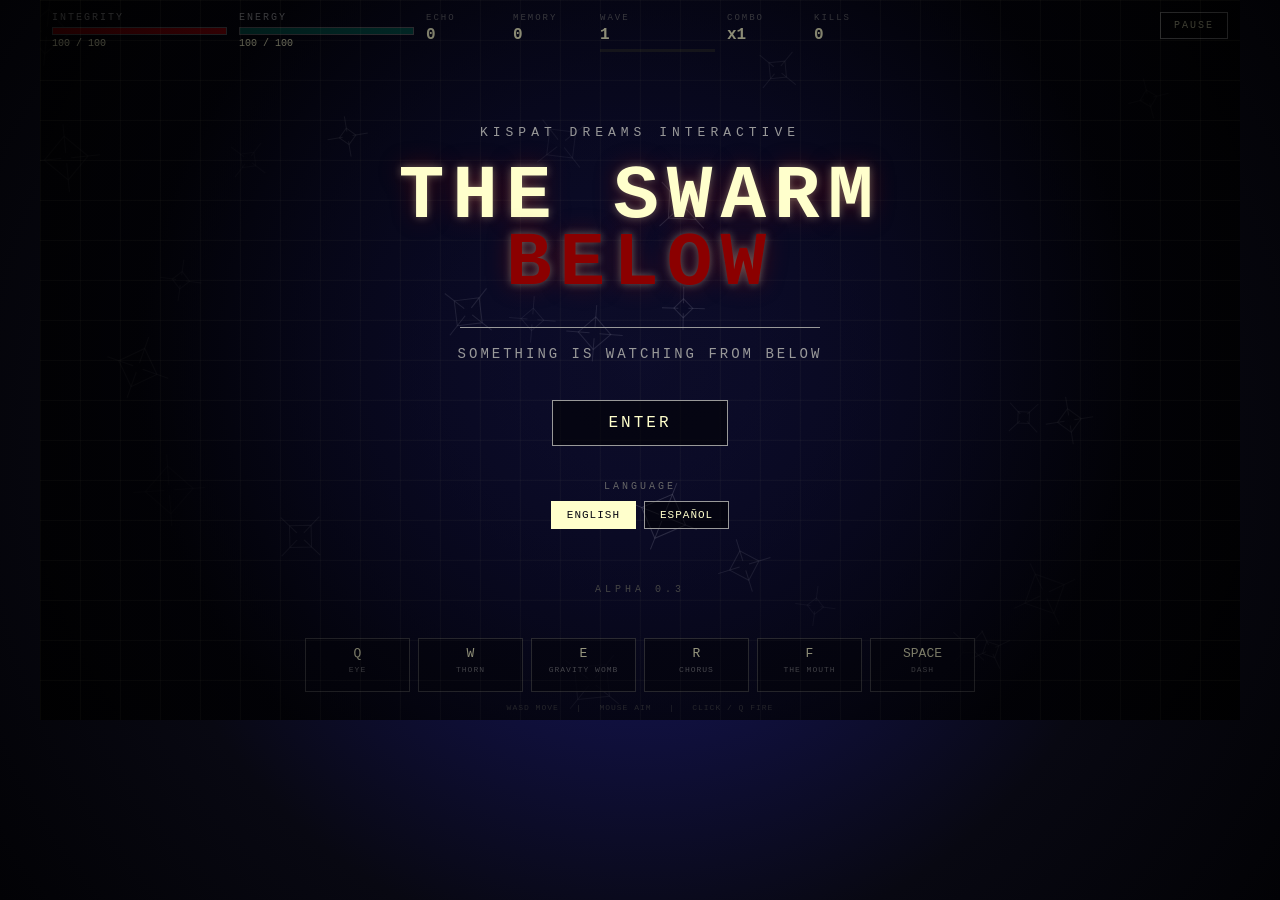
==== index.html @ a8f3e5d0 "Alpha 0.3 - initial playable build" ====
<!DOCTYPE html>
<html lang="en">
<head>
    <meta charset="UTF-8">
    <meta name="viewport" content="width=device-width, initial-scale=1.0">
    <title>THE SWARM BELOW</title>
    <link rel="stylesheet" href="style.css">
</head>

<body>

<div id="gameWrapper">

    <canvas id="gameCanvas" width="1200" height="720"></canvas>

    <!-- TITLE SCREEN -->
    <section id="titleScreen" class="screen">
        <div class="titleAtmosphere"></div>

        <div class="titleContent">
            <div class="titleSmall">KISPAT DREAMS INTERACTIVE</div>

            <h1>THE SWARM<br><span>BELOW</span></h1>

            <div class="titleLine"></div>

            <p id="titleSubtitle">
                SOMETHING IS WATCHING FROM BELOW
            </p>

            <button id="startButton" class="menuButton">
                ENTER
            </button>

            <div class="languageArea">
                <div class="languageLabel">LANGUAGE</div>

                <div class="languageButtons">
                    <button class="languageButton active" data-language="en">
                        ENGLISH
                    </button>

                    <button class="languageButton" data-language="es">
                        ESPAÑOL
                    </button>
                </div>
            </div>

            <div class="titleFooter">
                ALPHA 0.3
            </div>
        </div>
    </section>

    <!-- TUTORIAL -->
    <section id="tutorialScreen" class="screen hidden">

        <div class="tutorialPanel">

            <div class="tutorialHeader">
                <span id="tutorialStepLabel">INTRODUCTION</span>
                <span id="tutorialStepCounter">1 / 5</span>
            </div>

            <div class="tutorialBody">

                <div class="tutorialVisual" id="tutorialVisual">
                    THE WITNESS
                </div>

                <div class="tutorialText">

                    <h2 id="tutorialTitle">THE WITNESS</h2>

                    <p id="tutorialDescription">
                        You are THE WITNESS.
                        Something beneath the world has begun to move.
                        Stay alive and observe the convergence.
                    </p>

                </div>

            </div>

            <div class="tutorialControls">
                <button id="tutorialBack" class="smallButton">
                    BACK
                </button>

                <button id="tutorialNext" class="menuButton">
                    NEXT
                </button>

                <button id="tutorialSkip" class="smallButton">
                    SKIP
                </button>
            </div>

        </div>

    </section>

    <!-- HUD -->
    <section id="hud">

        <div id="topHUD">

            <div class="resourceBlock integrityBlock">
                <div class="resourceLabel">INTEGRITY</div>

                <div class="bar">
                    <div id="integrityFill"></div>
                </div>

                <div id="integrityText">100 / 100</div>
            </div>

            <div class="resourceBlock energyBlock">
                <div class="resourceLabel">ENERGY</div>

                <div class="bar">
                    <div id="energyFill"></div>
                </div>

                <div id="energyText">100 / 100</div>
            </div>

            <div class="counter">
                <span>ECHO</span>
                <strong id="echoText">0</strong>
            </div>

            <div class="counter">
                <span>MEMORY</span>
                <strong id="memoryText">0</strong>
            </div>

            <div class="counter waveCounter">
                <span>WAVE</span>
                <strong id="waveText">1</strong>

                <div class="waveBar">
                    <div id="waveFill"></div>
                </div>
            </div>

            <div class="counter">
                <span>COMBO</span>
                <strong id="comboText">x1</strong>
            </div>
            <div class="counter">
                <span>KILLS</span>
                <strong id="killsText">0</strong>
            </div>
            <button id="pauseButton" class="pauseButton">
                PAUSE
            </button>

        </div>

        <div id="eventMessage"></div>

        <div id="pickupMessage"></div>

        <div id="bossHUD" class="hidden">
            <div class="bossTitle">ABERRATION</div>

            <div class="bossBar">
                <div id="bossFill"></div>
            </div>
        </div>

        <div id="bottomHUD">

            <div class="abilityCard">
                <div class="abilityKey">Q</div>
                <div class="abilityName">EYE</div>
                <div class="cooldown" id="cooldownQ"></div>
            </div>

            <div class="abilityCard">
                <div class="abilityKey">W</div>
                <div class="abilityName">THORN</div>
                <div class="cooldown" id="cooldownW"></div>
            </div>

            <div class="abilityCard">
                <div class="abilityKey">E</div>
                <div class="abilityName">GRAVITY WOMB</div>
                <div class="cooldown" id="cooldownE"></div>
            </div>

            <div class="abilityCard">
                <div class="abilityKey">R</div>
                <div class="abilityName">CHORUS</div>
                <div class="cooldown" id="cooldownR"></div>
            </div>

            <div class="abilityCard">
                <div class="abilityKey">F</div>
                <div class="abilityName">THE MOUTH</div>
                <div class="cooldown" id="cooldownF"></div>
            </div>

            <div class="abilityCard">
                <div class="abilityKey">SPACE</div>
                <div class="abilityName">DASH</div>
                <div class="cooldown" id="cooldownDash"></div>
            </div>

        </div>

        <div id="controlsText">
            WASD MOVE &nbsp; | &nbsp; MOUSE AIM &nbsp; | &nbsp; CLICK / Q FIRE
        </div>

    </section>

    <!-- PAUSE -->
    <section id="pauseScreen" class="overlay hidden">

        <div class="overlayPanel">

            <div class="overlayHeader">PAUSED</div>

            <div class="overlaySubtitle">
                THE SWARM IS WAITING
            </div>

            <button id="resumeButton" class="menuButton">
                RESUME
            </button>

            <button id="pauseRestartButton" class="smallButton">
                RESTART
            </button>

            <div class="pauseHint">
                ESC TO RESUME
            </div>

        </div>

    </section>

    <!-- MEMORY FRACTURE -->
    <section id="upgradeScreen" class="overlay hidden">

        <div class="upgradePanel">

            <div class="overlayHeader">
                MEMORY FRACTURE
            </div>

            <div class="overlaySubtitle" id="upgradeSubtitle">
                CHOOSE A MEMORY TO CARRY FORWARD
            </div>

            <div id="upgradeGrid" class="upgradeGrid"></div>

        </div>

    </section>

    <!-- GAME OVER -->
    <section id="gameOverScreen" class="overlay hidden">

        <div class="overlayPanel">

            <div class="overlayHeader">THE WITNESS FADES</div>

            <div class="overlaySubtitle">
                THE SWARM REMEMBERS
            </div>

            <div class="stats">

                <div>
                    <span>WAVE</span>
                    <strong id="finalWave">1</strong>
                </div>

                <div>
                    <span>KILLS</span>
                    <strong id="finalKills">0</strong>
                </div>

                <div>
                    <span>ECHO</span>
                    <strong id="finalEcho">0</strong>
                </div>

                <div>
                    <span>MEMORY</span>
                    <strong id="finalMemory">0</strong>
                </div>

                <div>
                    <span>MAX COMBO</span>
                    <strong id="finalCombo">x1</strong>
                </div>

                <div>
                    <span>LARGEST CONVERGENCE</span>
                    <strong id="finalConvergence">0</strong>
                </div>

            </div>

            <button id="retryButton" class="menuButton">
                TRY AGAIN
            </button>

        </div>

    </section>

</div>

<script src="game.js"></script>

</body>
</html>
---- style.css ----
* {
    box-sizing: border-box;
    margin: 0;
    padding: 0;
}

html,
body {
    width: 100%;
    height: 100%;
}

body {
    background:
        radial-gradient(circle at center, #191970 0%, #080812 65%, #020205 100%);
    color: #ffffcc;
    font-family: "Courier New", monospace;
    overflow: hidden;
}

button {
    font-family: inherit;
}

#gameWrapper {
    position: relative;
    width: 1200px;
    height: 720px;
    max-width: 100vw;
    max-height: 100vh;
    margin: auto;
    overflow: hidden;
    background: #191970;
}

#gameCanvas {
    position: absolute;
    inset: 0;
    width: 100%;
    height: 100%;
    background: #191970;
    cursor: crosshair;
}

/* =========================
   GENERAL SCREENS
========================= */

.screen {
    position: absolute;
    inset: 0;
    z-index: 20;
}

.hidden {
    display: none !important;
}

/* =========================
   TITLE
========================= */

#titleScreen {
    display: flex;
    justify-content: center;
    align-items: center;
    background:
        radial-gradient(
            circle at center,
            rgba(25, 25, 112, 0.12),
            rgba(0, 0, 0, 0.82)
        );
}

.titleAtmosphere {
    position: absolute;
    inset: 0;
    pointer-events: none;

    background:
        linear-gradient(
            rgba(255, 255, 204, 0.025) 1px,
            transparent 1px
        ),
        linear-gradient(
            90deg,
            rgba(255, 255, 204, 0.025) 1px,
            transparent 1px
        );

    background-size: 40px 40px;

    animation: gridMove 12s linear infinite;
}

@keyframes gridMove {
    from {
        background-position: 0 0;
    }

    to {
        background-position: 40px 40px;
    }
}

.titleContent {
    position: relative;
    z-index: 2;
    width: 760px;
    max-width: 90%;
    text-align: center;

    animation: titleAppear 1.5s ease-out;
}

@keyframes titleAppear {
    from {
        opacity: 0;
        transform: translateY(35px);
    }

    to {
        opacity: 1;
        transform: translateY(0);
    }
}

.titleSmall {
    color: #999999;
    font-size: 13px;
    letter-spacing: 5px;
    margin-bottom: 24px;
}

.titleContent h1 {
    color: #ffffcc;
    font-size: 76px;
    line-height: 0.88;
    letter-spacing: 8px;
    text-shadow:
        0 0 8px rgba(255, 255, 204, 0.35),
        0 0 25px rgba(139, 0, 0, 0.45);
}

.titleContent h1 span {
    color: #8b0000;
}

.titleLine {
    width: 360px;
    max-width: 80%;
    height: 1px;
    background: #999999;
    margin: 30px auto 18px;
}

#titleSubtitle {
    color: #999999;
    letter-spacing: 3px;
    font-size: 14px;
    margin-bottom: 38px;
}

.menuButton,
.smallButton,
.languageButton,
.pauseButton {
    border: 1px solid #999999;
    background: rgba(0, 0, 0, 0.55);
    color: #ffffcc;
    cursor: pointer;
    transition:
        background 0.15s,
        color 0.15s,
        border-color 0.15s,
        transform 0.15s;
}

.menuButton:hover,
.smallButton:hover,
.languageButton:hover,
.pauseButton:hover {
    background: #ffffcc;
    color: #080812;
    border-color: #ffffcc;
}

.menuButton:active,
.smallButton:active,
.languageButton:active,
.pauseButton:active {
    transform: translateY(1px);
}

.menuButton {
    padding: 13px 55px;
    font-size: 16px;
    letter-spacing: 3px;
}

.smallButton {
    padding: 9px 22px;
    font-size: 12px;
    letter-spacing: 2px;
}

.languageArea {
    margin-top: 35px;
}

.languageLabel {
    color: #666666;
    font-size: 10px;
    letter-spacing: 3px;
    margin-bottom: 9px;
}

.languageButtons {
    display: flex;
    justify-content: center;
    gap: 8px;
}

.languageButton {
    padding: 7px 15px;
    font-size: 11px;
    letter-spacing: 1px;
}

.languageButton.active {
    background: #ffffcc;
    color: #080812;
    border-color: #ffffcc;
}

.titleFooter {
    margin-top: 55px;
    color: #444444;
    font-size: 10px;
    letter-spacing: 4px;
}

/* =========================
   TUTORIAL
========================= */

#tutorialScreen {
    display: flex;
    align-items: center;
    justify-content: center;

    background:
        radial-gradient(
            circle at center,
            rgba(25, 25, 112, 0.35),
            rgba(0, 0, 0, 0.92)
        );
}

.tutorialPanel {
    width: 780px;
    max-width: 90%;
    border: 1px solid #666666;
    background: rgba(4, 4, 12, 0.96);
    box-shadow:
        0 0 40px rgba(0, 0, 0, 0.8),
        inset 0 0 30px rgba(25, 25, 112, 0.15);
}

.tutorialHeader {
    display: flex;
    justify-content: space-between;
    border-bottom: 1px solid #444444;
    padding: 12px 18px;
    color: #999999;
    font-size: 11px;
    letter-spacing: 2px;
}

.tutorialBody {
    min-height: 300px;
    display: flex;
    align-items: center;
    gap: 45px;
    padding: 40px;
}

.tutorialVisual {
    width: 230px;
    height: 230px;
    flex-shrink: 0;

    display: flex;
    align-items: center;
    justify-content: center;

    border: 1px solid #444444;
    color: #ffffcc;
    font-size: 15px;
    letter-spacing: 2px;

    background:
        radial-gradient(
            circle,
            rgba(139, 0, 0, 0.22),
            transparent 60%
        );

    box-shadow:
        inset 0 0 30px rgba(25, 25, 112, 0.3),
        0 0 25px rgba(139, 0, 0, 0.15);

    animation: tutorialPulse 3s infinite;
}

@keyframes tutorialPulse {
    0%,
    100% {
        opacity: 0.75;
    }

    50% {
        opacity: 1;
    }
}

.tutorialText {
    flex: 1;
}

.tutorialText h2 {
    color: #ffffcc;
    font-size: 27px;
    letter-spacing: 3px;
    margin-bottom: 20px;
}

.tutorialText p {
    color: #999999;
    font-size: 14px;
    line-height: 1.8;
}

.tutorialControls {
    display: flex;
    align-items: center;
    justify-content: space-between;

    padding: 15px 18px;
    border-top: 1px solid #444444;
}

/* =========================
   HUD
========================= */

#hud {
    position: absolute;
    inset: 0;
    z-index: 10;
    pointer-events: none;
}

#topHUD {
    position: absolute;
    top: 12px;
    left: 12px;
    right: 12px;

    display: flex;
    align-items: flex-start;
    gap: 12px;
}

.resourceBlock {
    width: 175px;
}

.resourceLabel {
    color: #999999;
    font-size: 10px;
    letter-spacing: 2px;
    margin-bottom: 4px;
}

.bar {
    width: 100%;
    height: 8px;
    border: 1px solid #555555;
    background: #080808;
}

.bar > div {
    height: 100%;
    width: 100%;
    transition: width 0.12s linear;
}

#integrityFill {
    background: #8b0000;
}

#energyFill {
    background: #004d40;
}

#integrityText,
#energyText {
    color: #ffffcc;
    font-size: 10px;
    margin-top: 3px;
}

.counter {
    min-width: 75px;
    padding-top: 1px;
}

.counter span {
    display: block;
    color: #666666;
    font-size: 9px;
    letter-spacing: 2px;
}

.counter strong {
    display: block;
    color: #ffffcc;
    font-size: 16px;
    margin-top: 3px;
}

.waveCounter {
    width: 115px;
}

.waveBar {
    width: 100%;
    height: 3px;
    background: #222222;
    margin-top: 5px;
}

#waveFill {
    width: 0%;
    height: 100%;
    background: #999999;
    transition: width 0.1s linear;
}

.pauseButton {
    pointer-events: auto;
    margin-left: auto;
    padding: 7px 13px;
    font-size: 10px;
    letter-spacing: 2px;
}

#eventMessage {
    position: absolute;
    top: 95px;
    left: 50%;
    transform: translateX(-50%);

    color: #ffffcc;
    font-size: 13px;
    letter-spacing: 3px;
    text-align: center;

    text-shadow: 0 0 8px rgba(255, 255, 204, 0.4);

    min-height: 18px;
}

#pickupMessage {
    position: absolute;
    top: 125px;
    left: 50%;
    transform: translateX(-50%);

    color: #ffffcc;
    font-size: 12px;
    letter-spacing: 2px;

    opacity: 0;
    transition: opacity 0.15s;
}

#bossHUD {
    position: absolute;
    top: 58px;
    left: 50%;
    transform: translateX(-50%);
    width: 420px;
    text-align: center;
}

.bossTitle {
    color: #8b0000;
    font-size: 12px;
    letter-spacing: 4px;
    margin-bottom: 5px;
}

.bossBar {
    height: 8px;
    border: 1px solid #8b0000;
    background: #080808;
}

#bossFill {
    height: 100%;
    width: 100%;
    background: #8b0000;
}

#bottomHUD {
    position: absolute;
    left: 50%;
    bottom: 28px;
    transform: translateX(-50%);

    display: flex;
    gap: 8px;
}

.abilityCard {
    position: relative;

    width: 105px;
    height: 54px;

    border: 1px solid #444444;
    background: rgba(4, 4, 12, 0.78);

    padding: 7px;

    text-align: center;
}

.abilityKey {
    color: #ffffcc;
    font-size: 13px;
}

.abilityName {
    color: #777777;
    font-size: 8px;
    margin-top: 4px;
    letter-spacing: 1px;
}

.cooldown {
    position: absolute;
    left: 0;
    bottom: 0;

    width: 0%;
    height: 2px;
    background: #8b0000;

    transition: width 0.05s linear;
}

#controlsText {
    position: absolute;
    left: 50%;
    bottom: 8px;
    transform: translateX(-50%);

    color: #444444;
    font-size: 8px;
    letter-spacing: 1px;
}

/* =========================
   OVERLAYS
========================= */

.overlay {
    position: absolute;
    inset: 0;
    z-index: 40;              /* sube encima del HUD (10) y otros elementos */
    pointer-events: auto;     /* habilita interacción */

    display: flex;
    justify-content: center;
    align-items: center;

    background: rgba(0, 0, 0, 0.78);
}

.overlayPanel,
.upgradePanel {
    border: 1px solid #666666;
    background: rgba(4, 4, 12, 0.97);
    box-shadow:
        0 0 50px rgba(0, 0, 0, 0.9),
        inset 0 0 35px rgba(25, 25, 112, 0.12);
}

.overlayPanel {
    width: 570px;
    max-width: 90%;
    text-align: center;
    padding: 35px;
}

.overlayHeader {
    color: #ffffcc;
    font-size: 24px;
    letter-spacing: 4px;
}

.overlaySubtitle {
    color: #666666;
    font-size: 10px;
    letter-spacing: 2px;
    margin-top: 10px;
    margin-bottom: 30px;
}

.overlayPanel .smallButton {
    display: block;
    margin: 15px auto 0;
}

.pauseHint {
    margin-top: 30px;
    color: #444444;
    font-size: 9px;
    letter-spacing: 2px;
}

.stats {
    display: grid;
    grid-template-columns: repeat(2, 1fr);
    gap: 12px;
    margin: 30px 0;
}

.stats div {
    border: 1px solid #333333;
    padding: 13px;
}

.stats span {
    display: block;
    color: #555555;
    font-size: 8px;
    letter-spacing: 1px;
}

.stats strong {
    display: block;
    color: #ffffcc;
    margin-top: 5px;
    font-size: 15px;
}
#upgradeScreen {
    position: absolute;
    inset: 0;
    z-index: 40;        /* más alto que el HUD (10) y otros overlays (30) */
    pointer-events: auto; /* habilita clics dentro */
}
/* =========================
   UPGRADES
========================= */

.upgradePanel {
    width: 850px;
    max-width: 92%;
    padding: 30px;
}

.upgradePanel > .overlayHeader,
.upgradePanel > .overlaySubtitle {
    text-align: center;
}

.upgradeGrid {
    display: grid;
    grid-template-columns: repeat(3, 1fr);
    gap: 12px;
}

.upgradeCard {
    min-height: 180px;

    border: 1px solid #444444;
    background: #08080f;

    padding: 18px;

    cursor: pointer;

    transition:
        border-color 0.15s,
        background 0.15s,
        transform 0.15s;
}

.upgradeCard:hover {
    border-color: #ffffcc;
    background: #101020;
    transform: translateY(-2px);
}

.upgradeName {
    color: #ffffcc;
    font-size: 12px;
    letter-spacing: 1px;
    margin-bottom: 12px;
}

.upgradeDescription {
    color: #777777;
    font-size: 10px;
    line-height: 1.6;
    min-height: 65px;
}

.upgradeCost {
    color: #999999;
    font-size: 11px;
    margin-top: 15px;
}

.upgradeCost.insufficient {
    color: #8b0000;
}

/* =========================
   RESPONSIVE
========================= */

@media (max-width: 900px) {

    #topHUD {
        gap: 7px;
    }

    .resourceBlock {
        width: 125px;
    }

    .counter {
        min-width: 55px;
    }

    .abilityCard {
        width: 82px;
    }

    .upgradeGrid {
        grid-template-columns: 1fr;
        max-height: 500px;
        overflow-y: auto;
    }

    .upgradeCard {
        min-height: 125px;
    }

    .tutorialBody {
        gap: 20px;
        padding: 25px;
    }

    .tutorialVisual {
        width: 160px;
        height: 160px;
    }

    .titleContent h1 {
        font-size: 52px;
    }
}

@media (max-width: 650px) {

    #topHUD {
        flex-wrap: wrap;
    }

    .resourceBlock {
        width: 105px;
    }

    .waveCounter {
        display: none;
    }

    .abilityCard {
        width: 60px;
        height: 48px;
    }

    .abilityName {
        font-size: 7px;
    }

    .tutorialBody {
        flex-direction: column;
        text-align: center;
    }

    .tutorialVisual {
        width: 130px;
        height: 130px;
    }

    .tutorialControls {
        gap: 5px;
    }

    .titleContent h1 {
        font-size: 38px;
        letter-spacing: 4px;
    }

    .titleSmall {
        font-size: 9px;
    }
}
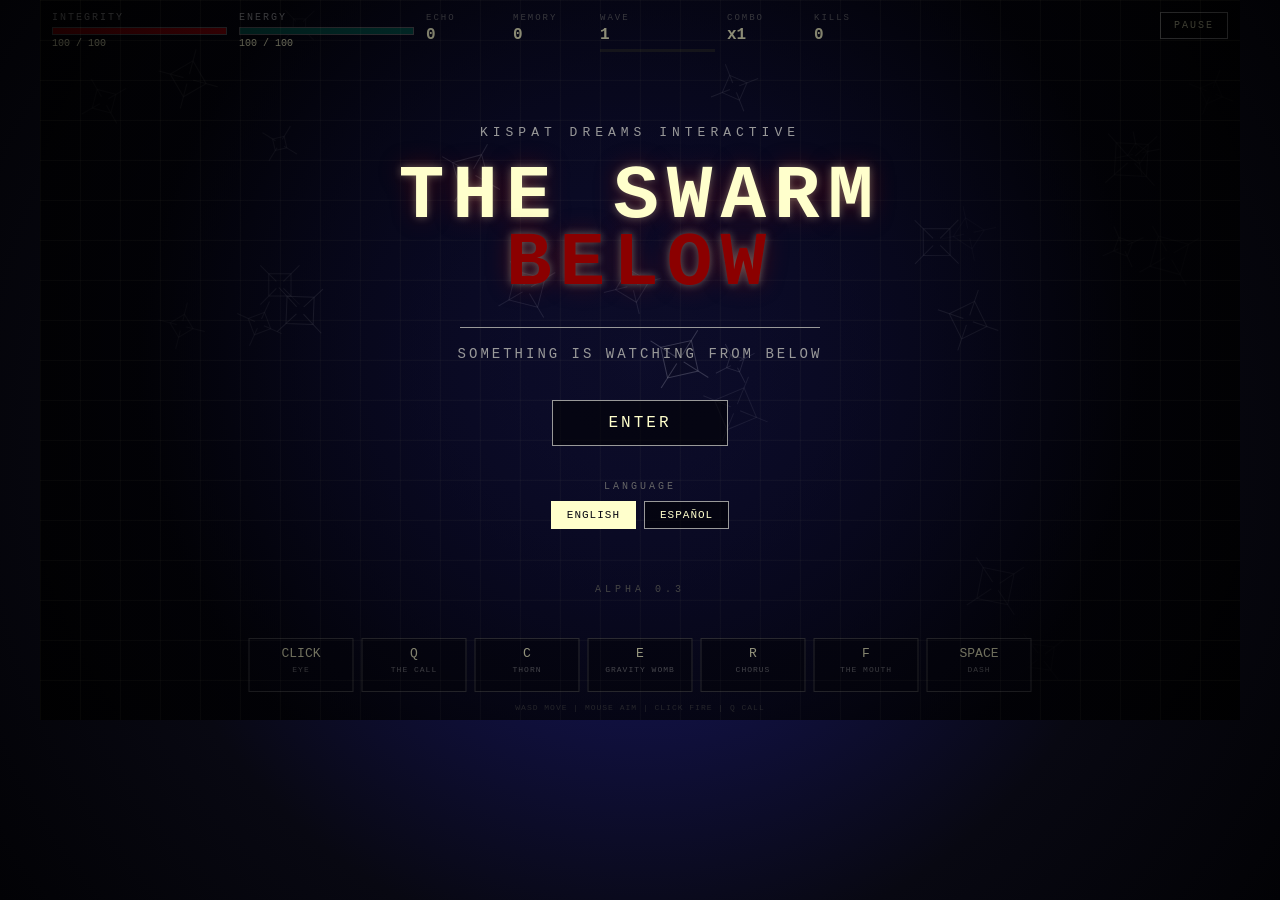
==== commit cae5e370: "feat: update The Swarm Below Alpha 4.0" ====
--- a/index.html
+++ b/index.html
@@ -106,7 +106,7 @@
         <div id="topHUD">
 
             <div class="resourceBlock integrityBlock">
-                <div class="resourceLabel">INTEGRITY</div>
+                <div class="resourceLabel" id="integrityLabel">INTEGRITY</div>
 
                 <div class="bar">
                     <div id="integrityFill"></div>
@@ -116,7 +116,7 @@
             </div>
 
             <div class="resourceBlock energyBlock">
-                <div class="resourceLabel">ENERGY</div>
+                <div class="resourceLabel" id="energyLabel">ENERGY</div>
 
                 <div class="bar">
                     <div id="energyFill"></div>
@@ -126,17 +126,17 @@
             </div>
 
             <div class="counter">
-                <span>ECHO</span>
+                <span id="echoLabel">ECHO</span>
                 <strong id="echoText">0</strong>
             </div>
 
             <div class="counter">
-                <span>MEMORY</span>
+                <span id="memoryLabel">MEMORY</span>
                 <strong id="memoryText">0</strong>
             </div>
 
             <div class="counter waveCounter">
-                <span>WAVE</span>
+                <span id="waveLabel">WAVE</span>
                 <strong id="waveText">1</strong>
 
                 <div class="waveBar">
@@ -145,11 +145,11 @@
             </div>
 
             <div class="counter">
-                <span>COMBO</span>
+                <span id="comboLabel">COMBO</span>
                 <strong id="comboText">x1</strong>
             </div>
             <div class="counter">
-                <span>KILLS</span>
+                <span id="killsLabel">KILLS</span>
                 <strong id="killsText">0</strong>
             </div>
             <button id="pauseButton" class="pauseButton">
@@ -173,15 +173,21 @@
         <div id="bottomHUD">
 
             <div class="abilityCard">
+                <div class="abilityKey">CLICK</div>
+                <div class="abilityName">EYE</div>
+                <div class="cooldown" id="cooldownEye"></div>
+            </div>
+
+            <div class="abilityCard">
                 <div class="abilityKey">Q</div>
-                <div class="abilityName">EYE</div>
+                <div class="abilityName">THE CALL</div>
                 <div class="cooldown" id="cooldownQ"></div>
             </div>
 
             <div class="abilityCard">
-                <div class="abilityKey">W</div>
+                <div class="abilityKey">C</div>
                 <div class="abilityName">THORN</div>
-                <div class="cooldown" id="cooldownW"></div>
+                <div class="cooldown" id="cooldownC"></div>
             </div>
 
             <div class="abilityCard">
@@ -211,7 +217,7 @@
         </div>
 
         <div id="controlsText">
-            WASD MOVE &nbsp; | &nbsp; MOUSE AIM &nbsp; | &nbsp; CLICK / Q FIRE
+            WASD MOVE &nbsp; | &nbsp; MOUSE AIM &nbsp; | &nbsp; CLICK FIRE &nbsp; | &nbsp; Q CALL
         </div>
 
     </section>
@@ -223,7 +229,7 @@
 
             <div class="overlayHeader">PAUSED</div>
 
-            <div class="overlaySubtitle">
+            <div class="overlaySubtitle" id="pauseSubtitle">
                 THE SWARM IS WAITING
             </div>
 
@@ -235,7 +241,7 @@
                 RESTART
             </button>
 
-            <div class="pauseHint">
+            <div class="pauseHint" id="pauseHint">
                 ESC TO RESUME
             </div>
 
@@ -248,7 +254,7 @@
 
         <div class="upgradePanel">
 
-            <div class="overlayHeader">
+            <div class="overlayHeader" id="upgradeHeader">
                 MEMORY FRACTURE
             </div>
 
@@ -267,41 +273,41 @@
 
         <div class="overlayPanel">
 
-            <div class="overlayHeader">THE WITNESS FADES</div>
-
-            <div class="overlaySubtitle">
+            <div class="overlayHeader" id="gameOverHeader">THE WITNESS FADES</div>
+
+            <div class="overlaySubtitle" id="gameOverSubtitle">
                 THE SWARM REMEMBERS
             </div>
 
             <div class="stats">
 
                 <div>
-                    <span>WAVE</span>
+                    <span id="statWaveLabel">WAVE</span>
                     <strong id="finalWave">1</strong>
                 </div>
 
                 <div>
-                    <span>KILLS</span>
+                    <span id="statKillsLabel">KILLS</span>
                     <strong id="finalKills">0</strong>
                 </div>
 
                 <div>
-                    <span>ECHO</span>
+                    <span id="statEchoLabel">ECHO</span>
                     <strong id="finalEcho">0</strong>
                 </div>
 
                 <div>
-                    <span>MEMORY</span>
+                    <span id="statMemoryLabel">MEMORY</span>
                     <strong id="finalMemory">0</strong>
                 </div>
 
                 <div>
-                    <span>MAX COMBO</span>
+                    <span id="statComboLabel">MAX COMBO</span>
                     <strong id="finalCombo">x1</strong>
                 </div>
 
                 <div>
-                    <span>LARGEST CONVERGENCE</span>
+                    <span id="statConvergenceLabel">LARGEST CONVERGENCE</span>
                     <strong id="finalConvergence">0</strong>
                 </div>
 
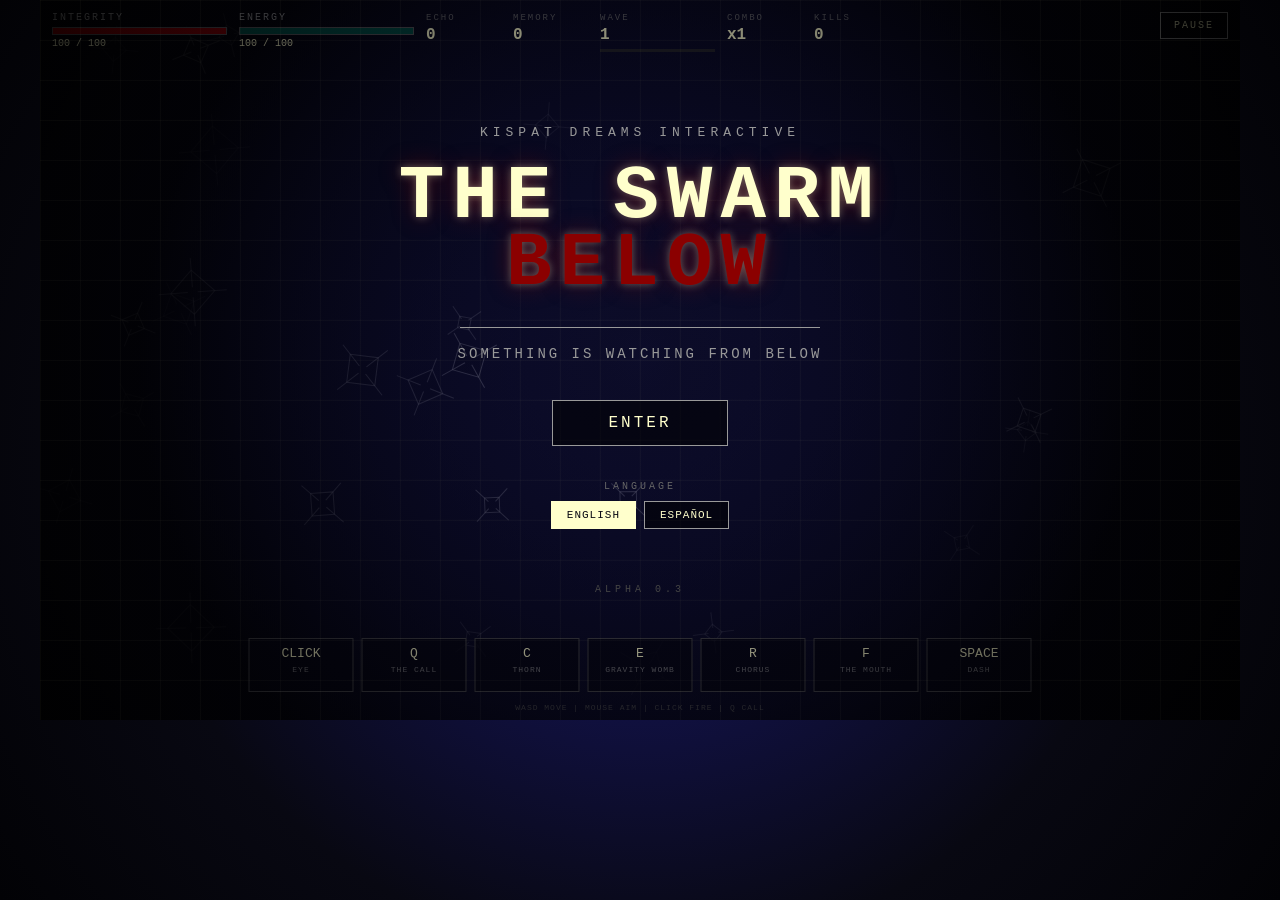
==== commit 427239b5: "Alpha 1.2 update" ====
--- a/index.html
+++ b/index.html
@@ -321,9 +321,97 @@
 
     </section>
 
+    <!-- VICTORY -->
+    <section id="victoryScreen" class="overlay hidden">
+
+        <div class="overlayPanel victoryPanel">
+
+            <div class="overlayHeader" id="victoryHeader">THE DESCENT ENDS</div>
+
+            <p class="victoryLine" id="victoryNarrativeLine">
+                The Witness remains. Whatever waited below has gone still.
+            </p>
+
+            <div class="stats">
+
+                <div>
+                    <span id="statKillsLabel">KILLS</span>
+                    <strong id="victoryFinalKills">0</strong>
+                </div>
+
+                <div>
+                    <span id="statEchoLabel">ECHO</span>
+                    <strong id="victoryFinalEcho">0</strong>
+                </div>
+
+                <div>
+                    <span id="statMemoryLabel">MEMORY</span>
+                    <strong id="victoryFinalMemory">0</strong>
+                </div>
+
+                <div>
+                    <span id="statComboLabel">MAX COMBO</span>
+                    <strong id="victoryFinalCombo">x1</strong>
+                </div>
+
+                <div>
+                    <span id="statConvergenceLabel">LARGEST CONVERGENCE</span>
+                    <strong id="victoryFinalConvergence">0</strong>
+                </div>
+
+            </div>
+
+            <button id="victoryContinueButton" class="menuButton">
+                CONTINUE
+            </button>
+
+        </div>
+
+    </section>
+
+    <!-- CREDITS -->
+    <section id="creditsScreen" class="overlay hidden">
+
+        <div class="overlayPanel creditsPanel">
+
+            <div class="creditsList">
+
+                <p class="creditsRole">CREATED BY</p>
+                <p class="creditsName">KISPAT DREAMS INTERACTIVE</p>
+
+                <p class="creditsRole creditsSpaced">DEVELOPMENT</p>
+                <p class="creditsName" id="creditsDevName">KISPATIZNUI &middot; CLAUDE</p>
+
+                <p class="creditsRole creditsSpaced">SOUND DESIGN</p>
+                <p class="creditsName">&mdash;</p>
+
+                <p class="creditsRole creditsSpaced">TRANSLATION</p>
+                <p class="creditsName">&mdash;</p>
+
+                <p class="creditsRole creditsSpaced">LIBRARIES &amp; TOOLS</p>
+                <p class="creditsName">&mdash;</p>
+
+                <p class="creditsSpaced">THE WITNESS</p>
+                <p>THE SWARM</p>
+                <p class="creditsSpaced">THE HARBINGER &middot; ABERRATION</p>
+                <p>THE HOLLOW CHOIR &middot; THE DEEP MAW</p>
+                <p>THE WATCHER BENEATH &middot; THE UNRAVELING</p>
+                <p class="creditsFinal">TAYATNA</p>
+
+            </div>
+
+            <button id="creditsRestartButton" class="menuButton">
+                BEGIN AGAIN
+            </button>
+
+        </div>
+
+    </section>
+
 </div>
 
+<script src="audio/AudioEngine.js"></script>
+<script src="audio/AudioAmbience.js"></script>
 <script src="game.js"></script>
-
 </body>
 </html>
--- a/style.css
+++ b/style.css
@@ -822,4 +822,76 @@
     .titleSmall {
         font-size: 9px;
     }
+}
+/* =========================================================
+   VICTORY / CREDITS
+========================================================= */
+
+.victoryPanel {
+    border-color: #8b0000;
+    box-shadow:
+        0 0 60px rgba(139, 0, 0, 0.35),
+        inset 0 0 35px rgba(139, 0, 0, 0.12);
+}
+
+.victoryPanel .overlayHeader {
+    color: #ff3030;
+    text-shadow: 0 0 12px rgba(139, 0, 0, 0.6);
+}
+
+.victoryLine {
+    margin-top: 20px;
+    color: #cccccc;
+    font-size: 13px;
+    line-height: 1.7;
+    font-style: italic;
+}
+
+.creditsPanel {
+    text-align: center;
+    padding: 50px 40px;
+    border-color: #8b0000;
+}
+
+.creditsList p {
+    color: #999999;
+    font-size: 13px;
+    letter-spacing: 3px;
+    line-height: 2.4;
+}
+
+.creditsRole {
+    color: #444444;
+    font-size: 9px;
+    letter-spacing: 3px;
+}
+
+.creditsName {
+    color: #cccccc;
+    font-size: 13px;
+    letter-spacing: 2px;
+    margin-top: 2px;
+}
+
+.creditsSpaced {
+    margin-top: 10px;
+}
+
+.creditsFinal {
+    margin-top: 25px;
+    color: #ff3030;
+    font-size: 16px;
+    letter-spacing: 5px;
+    text-shadow: 0 0 10px rgba(139, 0, 0, 0.6);
+}
+
+.creditsStudio {
+    margin-top: 35px;
+    color: #444444;
+    font-size: 10px;
+    letter-spacing: 4px;
+}
+
+.creditsPanel .menuButton {
+    margin-top: 40px;
 }
